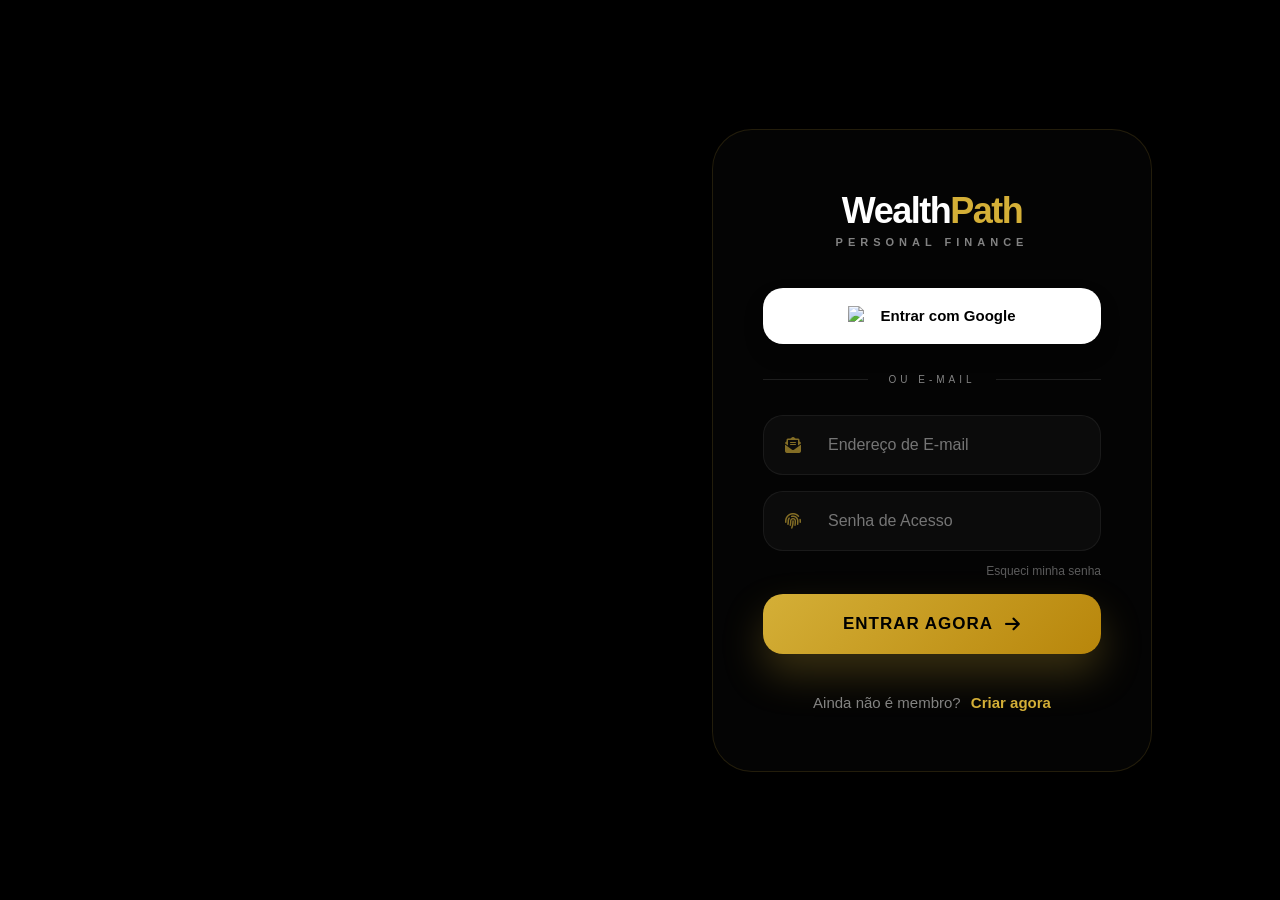
==== login.html @ 03e41872 "Add files via upload" ====
<!DOCTYPE html>
<html lang="pt-BR">
<head>
    <meta charset="UTF-8"/>
    <meta name="viewport" content="width=device-width, initial-scale=1.0, maximum-scale=1.0, user-scalable=no"/>
    <title>WealthPath — Premium Access</title>
    
    <!-- Fonts -->
    <link href="https://fonts.googleapis.com/css2?family=Cabinet+Grotesk:wght@400;700;900&family=Satoshi:wght@300;400;500;700&display=swap" rel="stylesheet"/>
    <!-- Font Awesome for Icons -->
    <link rel="stylesheet" href="https://cdnjs.cloudflare.com/ajax/libs/font-awesome/6.4.0/css/all.min.css">

    <style>
        :root {
            --primary-gold: #D4AF37;
            --gold-glow: rgba(212, 175, 55, 0.4);
            --glass-bg: rgba(5, 5, 5, 0.8);
            --glass-border: rgba(212, 175, 55, 0.15);
            --text-main: #FFFFFF;
            --text-dim: rgba(255, 255, 255, 0.5);
        }

        /* Perfect Full Screen - No Scroll */
        html, body {
            height: 100%;
            width: 100%;
            margin: 0;
            padding: 0;
            overflow: hidden;
            background: #000;
        }

        *, *::before, *::after { 
            box-sizing: border-box; 
            transition: all 0.3s cubic-bezier(0.16, 1, 0.3, 1);
        }

        body {
            font-family: 'Satoshi', sans-serif;
            display: flex;
            align-items: center;
            justify-content: flex-end;
            position: relative;
        }

        /* Cinematic Background Image */
        .background-image {
            position: absolute;
            inset: 0;
            background-image: url('https://files.manuscdn.com/user_upload_by_module/session_file/310519663591056331/pLYBBhUYDzdCQwIR.png');
            background-size: cover;
            background-position: left center;
            z-index: 0;
        }

        .background-overlay {
            position: absolute;
            inset: 0;
            background: linear-gradient(to right, rgba(0,0,0,0.2) 0%, rgba(0,0,0,0.8) 100%);
            z-index: 1;
        }

        .main-container {
            position: relative;
            z-index: 10;
            width: 100%;
            height: 100%;
            display: flex;
            align-items: center;
            justify-content: flex-end;
            padding: 0 10% 0 0;
        }

        /* Ultra Stylish Glass Card */
        .login-card {
            background: var(--glass-bg);
            backdrop-filter: blur(40px) saturate(180%);
            -webkit-backdrop-filter: blur(40px) saturate(180%);
            border-radius: 40px;
            padding: 60px 50px;
            width: 100%;
            max-width: 440px;
            border: 1px solid var(--glass-border);
            box-shadow: -20px 40px 100px rgba(0, 0, 0, 0.8);
            text-align: center;
            animation: slideInRight 1s ease-out;
        }

        @keyframes slideInRight {
            from { opacity: 0; transform: translateX(50px); }
            to { opacity: 1; transform: translateX(0); }
        }

        .brand-header {
            margin-bottom: 40px;
        }

        .brand-title {
            font-family: 'Cabinet Grotesk', sans-serif;
            font-size: 36px;
            font-weight: 900;
            letter-spacing: -1.5px;
            margin-bottom: 4px;
            color: #FFFFFF;
        }
        .brand-title span { color: var(--primary-gold); }

        .brand-tagline {
            font-size: 11px;
            font-weight: 700;
            text-transform: uppercase;
            letter-spacing: 5px;
            color: var(--text-dim);
        }

        .social-section { margin-bottom: 30px; }
        
        .btn-google {
            display: flex;
            justify-content: center;
            align-items: center;
            gap: 12px;
            width: 100%;
            padding: 18px;
            background: #FFFFFF;
            color: #000000;
            border-radius: 20px;
            text-decoration: none;
            font-weight: 800;
            font-size: 15px;
            box-shadow: 0 10px 20px rgba(0,0,0,0.2);
        }
        .btn-google:hover {
            transform: translateY(-3px);
            background: #f8f8f8;
            box-shadow: 0 15px 30px rgba(0,0,0,0.3);
        }

        .divider {
            display: flex;
            align-items: center;
            margin: 30px 0;
            color: var(--text-dim);
            font-size: 10px;
            text-transform: uppercase;
            letter-spacing: 4px;
        }
        .divider::before, .divider::after {
            content: "";
            flex: 1;
            height: 1px;
            background: rgba(255, 255, 255, 0.1);
        }
        .divider span { padding: 0 20px; }

        .field-group {
            position: relative;
            margin-bottom: 16px;
            text-align: left;
        }

        .field-group i {
            position: absolute;
            left: 22px;
            top: 50%;
            transform: translateY(-50%);
            color: var(--primary-gold);
            opacity: 0.6;
            font-size: 16px;
        }

        input {
            width: 100%;
            padding: 20px 24px 20px 64px;
            background: rgba(255, 255, 255, 0.03);
            border: 1px solid rgba(255, 255, 255, 0.06);
            border-radius: 20px;
            color: white;
            font-family: 'Satoshi', sans-serif;
            font-size: 16px;
            outline: none;
        }

        input:focus {
            background: rgba(255, 255, 255, 0.06);
            border-color: var(--primary-gold);
            box-shadow: 0 0 20px rgba(212, 175, 55, 0.15);
        }

        .btn-action {
            width: 100%;
            padding: 20px;
            margin-top: 15px;
            border-radius: 20px;
            border: none;
            background: linear-gradient(135deg, #D4AF37, #B8860B);
            color: #000;
            font-weight: 900;
            font-size: 17px;
            cursor: pointer;
            display: flex;
            align-items: center;
            justify-content: center;
            gap: 12px;
            box-shadow: 0 20px 40px rgba(212, 175, 55, 0.25);
            text-transform: uppercase;
            letter-spacing: 1px;
        }

        .btn-action:hover {
            transform: translateY(-4px);
            filter: brightness(1.1);
            box-shadow: 0 25px 50px rgba(212, 175, 55, 0.4);
        }

        .card-footer {
            margin-top: 40px;
            font-size: 15px;
            color: var(--text-dim);
        }
        .card-footer span {
            color: var(--primary-gold);
            font-weight: 800;
            cursor: pointer;
            margin-left: 6px;
        }

        /* Success/Redirection UI */
        #successUI {
            display: none;
            flex-direction: column;
            align-items: center;
            gap: 20px;
            animation: fadeIn 0.5s ease-out;
        }
        
        @keyframes fadeIn { from { opacity: 0; } to { opacity: 1; } }

        .success-icon {
            font-size: 50px;
            color: #10b981;
            margin-bottom: 10px;
        }

        .btn-fallback {
            padding: 15px 30px;
            background: var(--primary-gold);
            color: #000;
            border-radius: 15px;
            text-decoration: none;
            font-weight: 800;
            font-size: 14px;
            box-shadow: 0 10px 20px rgba(212, 175, 55, 0.2);
        }

        /* Error Toast */
        .error-toast {
            position: absolute;
            top: 40px;
            right: 40px;
            background: rgba(220, 38, 38, 0.95);
            color: white;
            padding: 15px 30px;
            border-radius: 50px;
            font-size: 15px;
            font-weight: 700;
            display: none;
            z-index: 100;
            backdrop-filter: blur(10px);
            box-shadow: 0 20px 40px rgba(0, 0, 0, 0.5);
            animation: slideDown 0.4s ease-out;
        }
        @keyframes slideDown { from { transform: translateY(-50px); opacity: 0; } to { transform: translateY(0); opacity: 1; } }

        @media (max-width: 900px) {
            .main-container { justify-content: center; padding: 20px; }
            .background-overlay { background: rgba(0,0,0,0.6); }
            .login-card { max-width: 400px; padding: 45px 35px; }
        }
    </style>
  <!-- Firebase SDK -->
  <script src="https://www.gstatic.com/firebasejs/9.23.0/firebase-app-compat.js"></script>
  <script src="https://www.gstatic.com/firebasejs/9.23.0/firebase-auth-compat.js"></script>
</head>

<body>

    <div class="background-image"></div>
    <div class="background-overlay"></div>
    
    <div class="error-toast" id="errorMsg">
        <i class="fas fa-lock"></i> Acesso negado. Verifique os dados.
    </div>

    <div class="main-container">
        <div class="login-card">
            <!-- Normal Login Form -->
            <div id="loginContent">
                <div class="brand-header">
                    <div class="brand-title">Wealth<span>Path</span></div>
                    <div class="brand-tagline">Personal Finance</div>
                </div>

                <div class="social-section">
                    <a class="btn-google" href="#" onclick="loginGoogle(); return false;">
                        <img src="https://www.gstatic.com/firebasejs/ui/2.0.0/images/auth/google.svg" width="20" height="20" alt="Google">
                        Entrar com Google
                    </a>
                </div>

                <div class="divider">
                    <span>ou e-mail</span>
                </div>

                <form id="form">
                    <div class="field-group" id="nameGroup" style="display:none">
                        <i class="fas fa-user-tie"></i>
                        <input type="text" id="name" placeholder="Nome Completo" />
                    </div>

                    <div class="field-group">
                        <i class="fas fa-envelope-open-text"></i>
                        <input type="email" id="email" placeholder="Endereço de E-mail" required />
                    </div>

                    <div class="field-group">
                        <i class="fas fa-fingerprint"></i>
                        <input type="password" id="password" placeholder="Senha de Acesso" required />
                    </div>

                    <div id="forgotLink" style="text-align:right;margin:-6px 0 14px;">
                        <span onclick="showForgotUI()" style="font-size:12px;color:rgba(255,255,255,0.35);cursor:pointer;transition:color 0.2s;" onmouseover="this.style.color='#d4af37'" onmouseout="this.style.color='rgba(255,255,255,0.35)'">
                            Esqueci minha senha
                        </span>
                    </div>

                    <button type="submit" class="btn-action">
                        <span id="btnText">ENTRAR AGORA</span>
                        <i class="fas fa-arrow-right"></i>
                    </button>
                </form>

                <div class="card-footer" onclick="toggleMode()" id="toggleContainer">
                    Ainda não é membro? <span id="toggleText">Criar agora</span>
                </div>
            </div>

            <!-- ── Tela: Esqueci a senha ── -->
            <div id="forgotUI" style="display:none;flex-direction:column;align-items:center;width:100%;animation:fadeIn 0.4s ease-out">
                <div style="width:80px;height:80px;border-radius:50%;background:linear-gradient(135deg,rgba(212,175,55,0.15),rgba(212,175,55,0.05));border:1px solid rgba(212,175,55,0.25);display:flex;align-items:center;justify-content:center;font-size:36px;margin-bottom:24px;box-shadow:0 0 40px rgba(212,175,55,0.12);">🔑</div>
                <div style="font-family:'Cabinet Grotesk',sans-serif;font-size:26px;font-weight:900;letter-spacing:-0.5px;color:#fff;margin-bottom:10px;text-align:center;">Recuperar senha</div>
                <p style="margin:0 0 28px;color:rgba(255,255,255,0.45);font-size:14px;text-align:center;line-height:1.7;">
                    Digite seu e-mail e enviaremos um link<br>para criar uma nova senha.
                </p>
                <div style="position:relative;width:100%;margin-bottom:20px;">
                    <i class="fas fa-envelope-open-text" style="position:absolute;left:22px;top:50%;transform:translateY(-50%);color:#d4af37;opacity:0.6;font-size:16px;"></i>
                    <input type="email" id="forgotEmail" placeholder="Seu e-mail cadastrado" style="width:100%;padding:20px 24px 20px 64px;background:rgba(255,255,255,0.03);border:1px solid rgba(255,255,255,0.06);border-radius:20px;color:white;font-family:'Satoshi',sans-serif;font-size:16px;outline:none;"/>
                </div>
                <button onclick="sendForgotEmail()" id="forgotBtn" style="width:100%;padding:18px;border-radius:20px;border:none;background:linear-gradient(135deg,#D4AF37,#B8860B);color:#000;font-weight:900;font-size:15px;cursor:pointer;display:flex;align-items:center;justify-content:center;gap:10px;box-shadow:0 16px 36px rgba(212,175,55,0.2);font-family:'Satoshi',sans-serif;text-transform:uppercase;letter-spacing:1px;margin-bottom:20px;">
                    <i class="fas fa-paper-plane"></i> Enviar link de recuperação
                </button>
                <div onclick="showLoginForm()" style="font-size:13px;color:rgba(255,255,255,0.35);cursor:pointer;display:flex;align-items:center;gap:6px;" onmouseover="this.style.color='rgba(212,175,55,0.8)'" onmouseout="this.style.color='rgba(255,255,255,0.35)'">
                    <i class="fas fa-arrow-left" style="font-size:11px"></i> Voltar para o login
                </div>
            </div>

            <!-- ── Tela: Link enviado ── -->
            <div id="forgotSentUI" style="display:none;flex-direction:column;align-items:center;width:100%;animation:fadeIn 0.4s ease-out">
                <div style="width:80px;height:80px;border-radius:50%;background:linear-gradient(135deg,rgba(16,185,129,0.15),rgba(16,185,129,0.05));border:1px solid rgba(16,185,129,0.3);display:flex;align-items:center;justify-content:center;font-size:36px;margin-bottom:24px;">✉️</div>
                <div style="font-family:'Cabinet Grotesk',sans-serif;font-size:26px;font-weight:900;letter-spacing:-0.5px;color:#fff;margin-bottom:10px;text-align:center;">Link enviado!</div>
                <p style="margin:0 0 28px;color:rgba(255,255,255,0.45);font-size:14px;text-align:center;line-height:1.7;">
                    Verifique sua caixa de entrada em<br>
                    <strong id="forgotEmailDisplay" style="color:#d4af37;font-weight:700;"></strong>
                </p>
                <div style="width:100%;background:rgba(212,175,55,0.06);border:1px solid rgba(212,175,55,0.18);border-radius:18px;padding:16px 20px;display:flex;align-items:center;gap:14px;margin-bottom:28px;">
                    <div style="width:36px;height:36px;border-radius:10px;flex-shrink:0;background:rgba(212,175,55,0.12);display:flex;align-items:center;justify-content:center;font-size:18px;">⏱️</div>
                    <div>
                        <div style="font-size:13px;font-weight:700;color:#f5f0e8;margin-bottom:2px">O link expira em 1 hora</div>
                        <div style="font-size:12px;color:rgba(255,255,255,0.4);line-height:1.5">Verifique também a pasta <span style="color:rgba(255,255,255,0.7);font-weight:600">Spam / Lixo eletrônico</span></div>
                    </div>
                </div>
                <div onclick="showLoginForm()" style="font-size:13px;color:rgba(255,255,255,0.35);cursor:pointer;display:flex;align-items:center;gap:6px;" onmouseover="this.style.color='rgba(212,175,55,0.8)'" onmouseout="this.style.color='rgba(255,255,255,0.35)'">
                    <i class="fas fa-arrow-left" style="font-size:11px"></i> Voltar para o login
                </div>
            </div>

            <!-- ── Tela: Nova senha (via link do email) ── -->
            <div id="resetUI" style="display:none;flex-direction:column;align-items:center;width:100%;animation:fadeIn 0.4s ease-out">
                <div style="width:80px;height:80px;border-radius:50%;background:linear-gradient(135deg,rgba(212,175,55,0.15),rgba(212,175,55,0.05));border:1px solid rgba(212,175,55,0.25);display:flex;align-items:center;justify-content:center;font-size:36px;margin-bottom:24px;box-shadow:0 0 40px rgba(212,175,55,0.12);">🔒</div>
                <div style="font-family:'Cabinet Grotesk',sans-serif;font-size:26px;font-weight:900;letter-spacing:-0.5px;color:#fff;margin-bottom:10px;text-align:center;">Nova senha</div>
                <p style="margin:0 0 24px;color:rgba(255,255,255,0.45);font-size:14px;text-align:center;line-height:1.7;">
                    Crie uma senha forte com pelo menos 6 caracteres.
                </p>
                <div style="position:relative;width:100%;margin-bottom:14px;">
                    <i class="fas fa-lock" style="position:absolute;left:22px;top:50%;transform:translateY(-50%);color:#d4af37;opacity:0.6;font-size:16px;"></i>
                    <input type="password" id="newPassword" placeholder="Nova senha" style="width:100%;padding:20px 24px 20px 64px;background:rgba(255,255,255,0.03);border:1px solid rgba(255,255,255,0.06);border-radius:20px;color:white;font-family:'Satoshi',sans-serif;font-size:16px;outline:none;"/>
                </div>
                <div style="position:relative;width:100%;margin-bottom:20px;">
                    <i class="fas fa-lock" style="position:absolute;left:22px;top:50%;transform:translateY(-50%);color:#d4af37;opacity:0.6;font-size:16px;"></i>
                    <input type="password" id="confirmPassword" placeholder="Confirmar nova senha" style="width:100%;padding:20px 24px 20px 64px;background:rgba(255,255,255,0.03);border:1px solid rgba(255,255,255,0.06);border-radius:20px;color:white;font-family:'Satoshi',sans-serif;font-size:16px;outline:none;"/>
                </div>
                <button onclick="submitNewPassword()" id="resetBtn" style="width:100%;padding:18px;border-radius:20px;border:none;background:linear-gradient(135deg,#D4AF37,#B8860B);color:#000;font-weight:900;font-size:15px;cursor:pointer;display:flex;align-items:center;justify-content:center;gap:10px;box-shadow:0 16px 36px rgba(212,175,55,0.2);font-family:'Satoshi',sans-serif;text-transform:uppercase;letter-spacing:1px;">
                    <i class="fas fa-check"></i> Salvar nova senha
                </button>
            </div>

            <!-- Success UI with Manual Redirection Fallback -->
            <div id="successUI">
                <div class="success-icon"><i class="fas fa-check-circle"></i></div>
                <h2 style="margin-bottom: 10px;">Acesso Autorizado</h2>
                <p style="color: var(--text-dim); margin-bottom: 30px; font-size: 14px;">Redirecionando para sua conta...</p>
                <a href="./" class="btn-fallback">ENTRAR MANUALMENTE</a>
                <p style="margin-top: 20px; font-size: 12px; color: var(--text-dim);">Clique no botão acima se não for redirecionado.</p>
            </div>
        </div>
    </div>

    <script>
        // ══════════════════════════════════════════════════
        // FIREBASE CONFIG — substitua pelos seus valores
        // ══════════════════════════════════════════════════
        const FIREBASE_CONFIG = {
          apiKey:            "COLE_AQUI_SUA_API_KEY",
          authDomain:        "COLE_AQUI.firebaseapp.com",
          projectId:         "COLE_AQUI_SEU_PROJECT_ID",
          storageBucket:     "COLE_AQUI.appspot.com",
          messagingSenderId: "COLE_AQUI",
          appId:             "COLE_AQUI"
        };

        firebase.initializeApp(FIREBASE_CONFIG);
        const auth = firebase.auth();

        // Verifica se já está logado
        auth.onAuthStateChanged(user => {
          if (user && user.emailVerified) handleRedirection();
          else if (user && !user.emailVerified) {
            // Usuário existe mas não verificou email
          }
        });

        // ── Estado ──
        let isRegister   = false;
        let pendingEmail = "";

        const loginContent    = document.getElementById("loginContent");
        const successUI       = document.getElementById("successUI");
        const nameGroup       = document.getElementById("nameGroup");
        const nameInput       = document.getElementById("name");
        const emailInput      = document.getElementById("email");
        const passwordInput   = document.getElementById("password");
        const btnText         = document.getElementById("btnText");
        const toggleText      = document.getElementById("toggleText");
        const toggleContainer = document.getElementById("toggleContainer");
        const errorMsg        = document.getElementById("errorMsg");
        const forgotLink      = document.getElementById("forgotLink");

        // Tela de verificação
        const verifyUI = document.createElement("div");
        verifyUI.id = "verifyUI";
        verifyUI.style.cssText = "display:none;flex-direction:column;align-items:center;width:100%;animation:fadeIn 0.4s ease-out";
        verifyUI.innerHTML = `
            <div style="width:80px;height:80px;border-radius:50%;background:linear-gradient(135deg,rgba(212,175,55,0.15),rgba(212,175,55,0.05));border:1px solid rgba(212,175,55,0.25);display:flex;align-items:center;justify-content:center;font-size:36px;margin-bottom:24px;box-shadow:0 0 40px rgba(212,175,55,0.12);">✉️</div>
            <div style="font-family:'Cabinet Grotesk',sans-serif;font-size:26px;font-weight:900;letter-spacing:-0.5px;color:#fff;margin-bottom:10px;text-align:center;">Verifique seu e-mail</div>
            <p style="margin:0 0 28px;color:rgba(255,255,255,0.45);font-size:14px;text-align:center;line-height:1.7;">
                Enviamos um link de confirmação para<br>
                <strong id="verifyEmailDisplay" style="color:#d4af37;font-weight:700;"></strong>
            </p>
            <button id="resendBtn" onclick="resendVerification()" style="width:100%;padding:18px;border-radius:20px;border:none;background:linear-gradient(135deg,#D4AF37,#B8860B);color:#000;font-weight:900;font-size:15px;cursor:pointer;display:flex;align-items:center;justify-content:center;gap:10px;box-shadow:0 16px 36px rgba(212,175,55,0.2);font-family:'Satoshi',sans-serif;text-transform:uppercase;letter-spacing:1px;margin-bottom:20px;">
                <i class="fas fa-paper-plane"></i> Reenviar e-mail
            </button>
            <div onclick="showLoginForm()" style="font-size:13px;color:rgba(255,255,255,0.35);cursor:pointer;display:flex;align-items:center;gap:6px;">
                <i class="fas fa-arrow-left" style="font-size:11px"></i> Voltar para o login
            </div>
        `;
        document.querySelector(".login-card").appendChild(verifyUI);

        // ════════════════════════════════════
        // NAVEGAÇÃO ENTRE TELAS
        // ════════════════════════════════════
        function showAllHidden() {
            [loginContent, successUI, verifyUI,
             document.getElementById("forgotUI"),
             document.getElementById("forgotSentUI"),
             document.getElementById("resetUI")
            ].forEach(el => { if (el) el.style.display = "none"; });
        }

        function showLoginForm() {
            showAllHidden();
            loginContent.style.display = "block";
            isRegister = false;
            nameGroup.style.display = "none";
            nameInput.required      = false;
            btnText.innerText       = "ENTRAR AGORA";
            toggleContainer.childNodes[0].textContent = "Ainda não é membro? ";
            toggleText.innerText = "Criar Conta";
            hideError();
        }

        function showForgotUI() {
            showAllHidden();
            document.getElementById("forgotUI").style.display = "flex";
            setTimeout(() => document.getElementById("forgotEmail").focus(), 100);
        }

        function showVerifyUI(email) {
            showAllHidden();
            verifyUI.style.display = "flex";
            document.getElementById("verifyEmailDisplay").textContent = email;
            pendingEmail = email;
        }

        function handleRedirection() {
            showAllHidden();
            successUI.style.display = "flex";
            setTimeout(() => { window.location.href = "./"; }, 1500);
        }

        // ════════════════════════════════════
        // TOGGLE REGISTRO / LOGIN
        // ════════════════════════════════════
        function toggleMode() {
            isRegister = !isRegister;
            nameGroup.style.display  = isRegister ? "block" : "none";
            nameInput.required       = isRegister;
            btnText.innerText        = isRegister ? "CRIAR CONTA" : "ENTRAR AGORA";
            forgotLink.style.display = isRegister ? "none" : "block";
            if (isRegister) {
                toggleContainer.childNodes[0].textContent = "Já possui acesso? ";
                toggleText.innerText = "Fazer Login";
            } else {
                toggleContainer.childNodes[0].textContent = "Ainda não é membro? ";
                toggleText.innerText = "Criar Conta";
            }
            hideError();
        }

        // ════════════════════════════════════
        // LOGIN COM GOOGLE
        // ════════════════════════════════════
        async function loginGoogle() {
            const provider = new firebase.auth.GoogleAuthProvider();
            try {
                await auth.signInWithPopup(provider);
                handleRedirection();
            } catch(e) {
                showError("Erro ao entrar com Google: " + e.message);
            }
        }

        // ════════════════════════════════════
        // SUBMIT — LOGIN / REGISTRO
        // ════════════════════════════════════
        document.getElementById("form").addEventListener("submit", async (e) => {
            e.preventDefault();
            hideError();

            const email    = emailInput.value.trim();
            const password = passwordInput.value;
            const name     = nameInput.value.trim();

            const btn = document.querySelector(".btn-action");
            btn.style.opacity = "0.7"; btn.style.cursor = "wait"; btn.disabled = true;
            btnText.textContent = isRegister ? "CRIANDO..." : "ENTRANDO...";

            try {
                if (isRegister) {
                    // Criar conta
                    const cred = await auth.createUserWithEmailAndPassword(email, password);
                    if (name) await cred.user.updateProfile({ displayName: name });
                    await cred.user.sendEmailVerification();
                    showVerifyUI(email);
                } else {
                    // Login
                    const cred = await auth.signInWithEmailAndPassword(email, password);
                    if (!cred.user.emailVerified) {
                        await auth.signOut();
                        showVerifyUI(email);
                    } else {
                        handleRedirection();
                    }
                }
            } catch(e) {
                const msgs = {
                    "auth/user-not-found":    "E-mail não cadastrado.",
                    "auth/wrong-password":     "Senha incorreta.",
                    "auth/email-already-in-use": "E-mail já cadastrado. Faça login.",
                    "auth/weak-password":      "Senha fraca. Mínimo 6 caracteres.",
                    "auth/invalid-email":      "E-mail inválido.",
                    "auth/too-many-requests":  "Muitas tentativas. Tente mais tarde.",
                };
                showError(msgs[e.code] || e.message);
            } finally {
                btn.style.opacity = "1"; btn.style.cursor = "pointer"; btn.disabled = false;
                btnText.textContent = isRegister ? "CRIAR CONTA" : "ENTRAR AGORA";
            }
        });

        // ════════════════════════════════════
        // REENVIAR VERIFICAÇÃO
        // ════════════════════════════════════
        async function resendVerification() {
            const btn = document.getElementById("resendBtn");
            btn.innerHTML = "<i class='fas fa-spinner fa-spin'></i> Enviando...";
            btn.disabled = true;
            try {
                const user = auth.currentUser;
                if (user) await user.sendEmailVerification();
                btn.innerHTML = "<i class='fas fa-check'></i> E-mail reenviado!";
                setTimeout(() => {
                    btn.innerHTML = "<i class='fas fa-paper-plane'></i> Reenviar e-mail";
                    btn.disabled = false;
                }, 5000);
            } catch(e) {
                btn.innerHTML = "<i class='fas fa-paper-plane'></i> Reenviar e-mail";
                btn.disabled = false;
                showError("Erro ao reenviar. Tente novamente.");
            }
        }

        // ════════════════════════════════════
        // ESQUECI A SENHA (Firebase)
        // ════════════════════════════════════
        async function sendForgotEmail() {
            const email = document.getElementById("forgotEmail").value.trim();
            if (!email) return showError("Digite seu e-mail.");
            const btn = document.getElementById("forgotBtn");
            btn.innerHTML = "<i class='fas fa-spinner fa-spin'></i> Enviando...";
            btn.disabled = true;
            try {
                await auth.sendPasswordResetEmail(email);
                showAllHidden();
                document.getElementById("forgotSentUI").style.display = "flex";
                document.getElementById("forgotEmailDisplay").textContent = email;
            } catch(e) {
                showError("Erro ao enviar: " + e.message);
                btn.innerHTML = "<i class='fas fa-paper-plane'></i> Enviar link de recuperação";
                btn.disabled = false;
            }
        }

        // submitNewPassword não é mais necessário — Firebase cuida pelo link de email
        function submitNewPassword() { showLoginForm(); }

        // ════════════════════════════════════
        // TOASTS
        // ════════════════════════════════════
        function showError(msg) {
            errorMsg.style.background = "rgba(220,38,38,0.95)";
            errorMsg.innerHTML = `<i class="fas fa-lock"></i> ${msg || "Acesso negado."}`;
            errorMsg.style.display = "block";
            setTimeout(hideError, 5000);
        }

        function showSuccess(msg) {
            errorMsg.style.background = "rgba(16,185,129,0.95)";
            errorMsg.innerHTML = `<i class="fas fa-check-circle"></i> ${msg}`;
            errorMsg.style.display = "block";
            setTimeout(() => { hideError(); errorMsg.style.background = ""; }, 6000);
        }

        function hideError() { errorMsg.style.display = "none"; }

        // Firebase: verificado via onAuthStateChanged acima
</script>

</body>
</html>
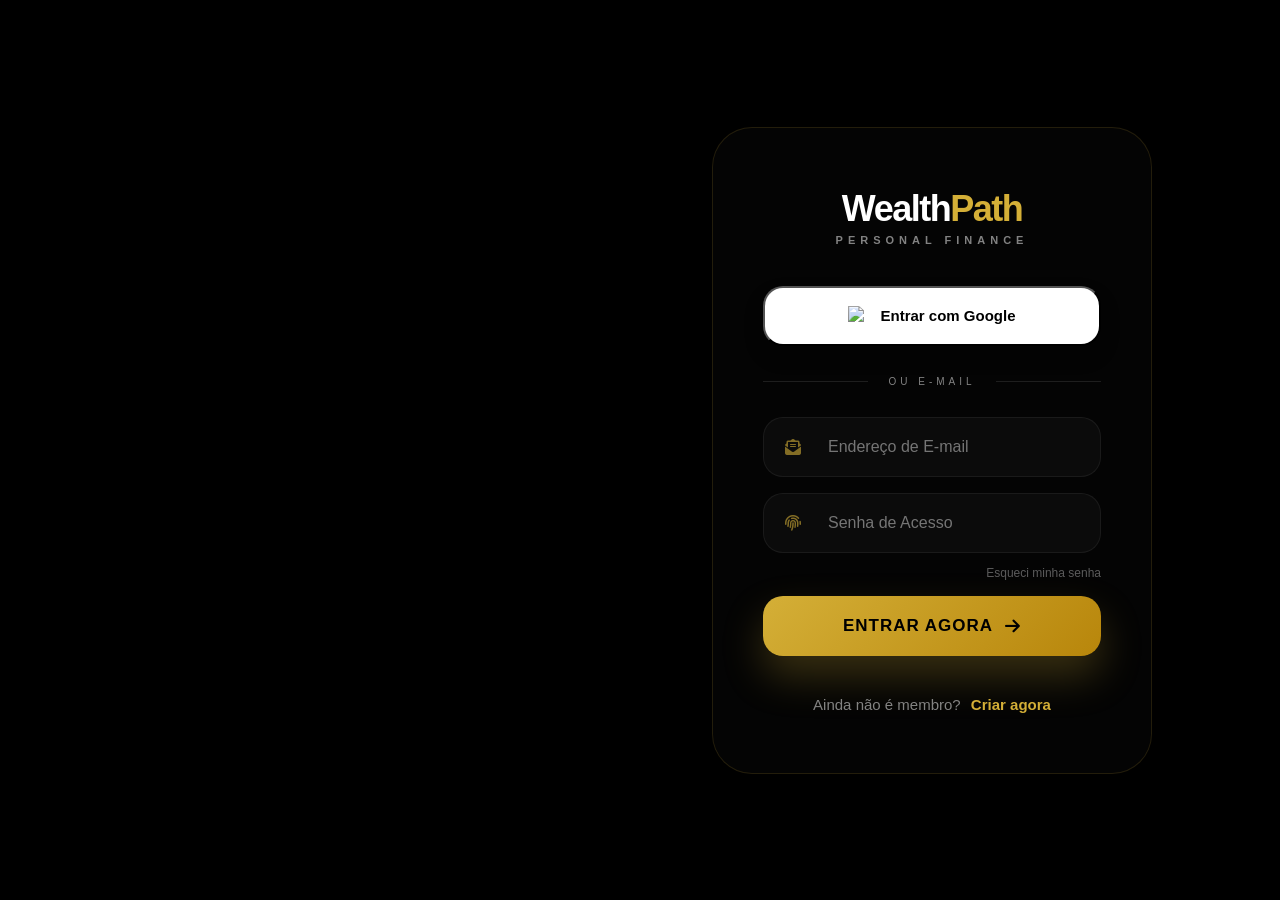
==== commit f0a93443: "Update login.html" ====
--- a/login.html
+++ b/login.html
@@ -4,359 +4,271 @@
     <meta charset="UTF-8"/>
     <meta name="viewport" content="width=device-width, initial-scale=1.0, maximum-scale=1.0, user-scalable=no"/>
     <title>WealthPath — Premium Access</title>
-    
-    <!-- Fonts -->
     <link href="https://fonts.googleapis.com/css2?family=Cabinet+Grotesk:wght@400;700;900&family=Satoshi:wght@300;400;500;700&display=swap" rel="stylesheet"/>
-    <!-- Font Awesome for Icons -->
     <link rel="stylesheet" href="https://cdnjs.cloudflare.com/ajax/libs/font-awesome/6.4.0/css/all.min.css">
-
     <style>
         :root {
             --primary-gold: #D4AF37;
-            --gold-glow: rgba(212, 175, 55, 0.4);
             --glass-bg: rgba(5, 5, 5, 0.8);
             --glass-border: rgba(212, 175, 55, 0.15);
-            --text-main: #FFFFFF;
             --text-dim: rgba(255, 255, 255, 0.5);
         }
 
-        /* Perfect Full Screen - No Scroll */
-        html, body {
-            height: 100%;
-            width: 100%;
-            margin: 0;
-            padding: 0;
-            overflow: hidden;
-            background: #000;
-        }
-
-        *, *::before, *::after { 
-            box-sizing: border-box; 
-            transition: all 0.3s cubic-bezier(0.16, 1, 0.3, 1);
-        }
+        html, body { height:100%; width:100%; margin:0; padding:0; overflow:hidden; background:#000; }
+        *, *::before, *::after { box-sizing:border-box; }
+a, button, input, .btn-google, .btn-action, .btn-fallback { transition:transform 0.3s cubic-bezier(0.16,1,0.3,1), opacity 0.3s, box-shadow 0.3s, filter 0.3s, background 0.3s, border-color 0.3s; }
 
         body {
             font-family: 'Satoshi', sans-serif;
-            display: flex;
-            align-items: center;
-            justify-content: flex-end;
-            position: relative;
-        }
-
-        /* Cinematic Background Image */
+            display:flex; align-items:center; justify-content:flex-end; position:relative;
+        }
+
         .background-image {
-            position: absolute;
-            inset: 0;
+            position:absolute; inset:0;
             background-image: url('https://files.manuscdn.com/user_upload_by_module/session_file/310519663591056331/pLYBBhUYDzdCQwIR.png');
-            background-size: cover;
-            background-position: left center;
-            z-index: 0;
+            background-size:cover; background-position:left center; z-index:0;
         }
 
         .background-overlay {
-            position: absolute;
-            inset: 0;
-            background: linear-gradient(to right, rgba(0,0,0,0.2) 0%, rgba(0,0,0,0.8) 100%);
-            z-index: 1;
+            position:absolute; inset:0;
+            background:linear-gradient(to right, rgba(0,0,0,0.2) 0%, rgba(0,0,0,0.8) 100%);
+            z-index:1;
         }
 
         .main-container {
-            position: relative;
-            z-index: 10;
-            width: 100%;
-            height: 100%;
-            display: flex;
-            align-items: center;
-            justify-content: flex-end;
-            padding: 0 10% 0 0;
-        }
-
-        /* Ultra Stylish Glass Card */
+            position:relative; z-index:10;
+            width:100%; height:100%;
+            display:flex; align-items:center; justify-content:flex-end;
+            padding:0 10% 0 0;
+        }
+
         .login-card {
-            background: var(--glass-bg);
-            backdrop-filter: blur(40px) saturate(180%);
-            -webkit-backdrop-filter: blur(40px) saturate(180%);
-            border-radius: 40px;
-            padding: 60px 50px;
-            width: 100%;
-            max-width: 440px;
-            border: 1px solid var(--glass-border);
-            box-shadow: -20px 40px 100px rgba(0, 0, 0, 0.8);
-            text-align: center;
-            animation: slideInRight 1s ease-out;
+            background:var(--glass-bg);
+            backdrop-filter:blur(40px) saturate(180%);
+            -webkit-backdrop-filter:blur(40px) saturate(180%);
+            border-radius:40px; padding:60px 50px;
+            width:100%; max-width:440px;
+            border:1px solid var(--glass-border);
+            box-shadow:-20px 40px 100px rgba(0,0,0,0.8);
+            text-align:center;
+            animation:slideInRight 1s ease-out;
         }
 
         @keyframes slideInRight {
-            from { opacity: 0; transform: translateX(50px); }
-            to { opacity: 1; transform: translateX(0); }
-        }
-
-        .brand-header {
-            margin-bottom: 40px;
-        }
-
+            from { opacity:0; transform:translateX(50px); }
+            to   { opacity:1; transform:translateX(0); }
+        }
+
+        .brand-header { margin-bottom:40px; }
         .brand-title {
-            font-family: 'Cabinet Grotesk', sans-serif;
-            font-size: 36px;
-            font-weight: 900;
-            letter-spacing: -1.5px;
-            margin-bottom: 4px;
-            color: #FFFFFF;
-        }
-        .brand-title span { color: var(--primary-gold); }
-
+            font-family:'Cabinet Grotesk',sans-serif;
+            font-size:36px; font-weight:900; letter-spacing:-1.5px;
+            margin-bottom:4px; color:#fff;
+        }
+        .brand-title span { color:var(--primary-gold); }
         .brand-tagline {
-            font-size: 11px;
-            font-weight: 700;
-            text-transform: uppercase;
-            letter-spacing: 5px;
-            color: var(--text-dim);
-        }
-
-        .social-section { margin-bottom: 30px; }
-        
+            font-size:11px; font-weight:700; text-transform:uppercase;
+            letter-spacing:5px; color:var(--text-dim);
+        }
+
+        .social-section { margin-bottom:30px; }
+
         .btn-google {
-            display: flex;
-            justify-content: center;
-            align-items: center;
-            gap: 12px;
-            width: 100%;
-            padding: 18px;
-            background: #FFFFFF;
-            color: #000000;
-            border-radius: 20px;
-            text-decoration: none;
-            font-weight: 800;
-            font-size: 15px;
-            box-shadow: 0 10px 20px rgba(0,0,0,0.2);
-        }
-        .btn-google:hover {
-            transform: translateY(-3px);
-            background: #f8f8f8;
-            box-shadow: 0 15px 30px rgba(0,0,0,0.3);
-        }
+            display:flex; justify-content:center; align-items:center; gap:12px;
+            width:100%; padding:18px; background:#fff; color:#000;
+            border-radius:20px; text-decoration:none;
+            font-weight:800; font-size:15px;
+            box-shadow:0 10px 20px rgba(0,0,0,0.2);
+        }
+        .btn-google:hover { transform:translateY(-3px); background:#f8f8f8; box-shadow:0 15px 30px rgba(0,0,0,0.3); }
 
         .divider {
-            display: flex;
-            align-items: center;
-            margin: 30px 0;
-            color: var(--text-dim);
-            font-size: 10px;
-            text-transform: uppercase;
-            letter-spacing: 4px;
-        }
-        .divider::before, .divider::after {
-            content: "";
-            flex: 1;
-            height: 1px;
-            background: rgba(255, 255, 255, 0.1);
-        }
-        .divider span { padding: 0 20px; }
-
-        .field-group {
-            position: relative;
-            margin-bottom: 16px;
-            text-align: left;
-        }
-
+            display:flex; align-items:center; margin:30px 0;
+            color:var(--text-dim); font-size:10px; text-transform:uppercase; letter-spacing:4px;
+        }
+        .divider::before, .divider::after { content:""; flex:1; height:1px; background:rgba(255,255,255,0.1); }
+        .divider span { padding:0 20px; }
+
+        .field-group { position:relative; margin-bottom:16px; text-align:left; }
         .field-group i {
-            position: absolute;
-            left: 22px;
-            top: 50%;
-            transform: translateY(-50%);
-            color: var(--primary-gold);
-            opacity: 0.6;
-            font-size: 16px;
+            position:absolute; left:22px; top:50%; transform:translateY(-50%);
+            color:var(--primary-gold); opacity:0.6; font-size:16px;
         }
 
         input {
-            width: 100%;
-            padding: 20px 24px 20px 64px;
-            background: rgba(255, 255, 255, 0.03);
-            border: 1px solid rgba(255, 255, 255, 0.06);
-            border-radius: 20px;
-            color: white;
-            font-family: 'Satoshi', sans-serif;
-            font-size: 16px;
-            outline: none;
-        }
-
+            width:100%; padding:20px 24px 20px 64px;
+            background:rgba(255,255,255,0.03);
+            border:1px solid rgba(255,255,255,0.06);
+            border-radius:20px; color:white;
+            font-family:'Satoshi',sans-serif; font-size:16px; outline:none;
+        }
         input:focus {
-            background: rgba(255, 255, 255, 0.06);
-            border-color: var(--primary-gold);
-            box-shadow: 0 0 20px rgba(212, 175, 55, 0.15);
+            background:rgba(255,255,255,0.06);
+            border-color:var(--primary-gold);
+            box-shadow:0 0 20px rgba(212,175,55,0.15);
         }
 
         .btn-action {
-            width: 100%;
-            padding: 20px;
-            margin-top: 15px;
-            border-radius: 20px;
-            border: none;
-            background: linear-gradient(135deg, #D4AF37, #B8860B);
-            color: #000;
-            font-weight: 900;
-            font-size: 17px;
-            cursor: pointer;
-            display: flex;
-            align-items: center;
-            justify-content: center;
-            gap: 12px;
-            box-shadow: 0 20px 40px rgba(212, 175, 55, 0.25);
-            text-transform: uppercase;
-            letter-spacing: 1px;
-        }
-
-        .btn-action:hover {
-            transform: translateY(-4px);
-            filter: brightness(1.1);
-            box-shadow: 0 25px 50px rgba(212, 175, 55, 0.4);
-        }
-
-        .card-footer {
-            margin-top: 40px;
-            font-size: 15px;
-            color: var(--text-dim);
-        }
-        .card-footer span {
-            color: var(--primary-gold);
-            font-weight: 800;
-            cursor: pointer;
-            margin-left: 6px;
-        }
-
-        /* Success/Redirection UI */
+            width:100%; padding:20px; margin-top:15px;
+            border-radius:20px; border:none;
+            background:linear-gradient(135deg,#D4AF37,#B8860B);
+            color:#000; font-weight:900; font-size:17px; cursor:pointer;
+            display:flex; align-items:center; justify-content:center; gap:12px;
+            box-shadow:0 20px 40px rgba(212,175,55,0.25);
+            text-transform:uppercase; letter-spacing:1px;
+        }
+        .btn-action:hover { transform:translateY(-4px); filter:brightness(1.1); box-shadow:0 25px 50px rgba(212,175,55,0.4); }
+
+        .card-footer { margin-top:40px; font-size:15px; color:var(--text-dim); }
+        .card-footer span { color:var(--primary-gold); font-weight:800; cursor:pointer; margin-left:6px; }
+
+        /* ══ SUCCESS UI — CORRIGIDO ══ */
         #successUI {
-            display: none;
-            flex-direction: column;
-            align-items: center;
-            gap: 20px;
-            animation: fadeIn 0.5s ease-out;
-        }
-        
-        @keyframes fadeIn { from { opacity: 0; } to { opacity: 1; } }
-
-        .success-icon {
-            font-size: 50px;
-            color: #10b981;
-            margin-bottom: 10px;
+            display:none;
+            flex-direction:column;
+            align-items:center;
+            gap:16px;
+            padding:10px 0;
+            animation:fadeIn 0.5s ease-out;
+        }
+
+        @keyframes fadeIn { from{opacity:0;} to{opacity:1;} }
+
+        .success-icon-wrap {
+            width:90px; height:90px; border-radius:50%;
+            background:linear-gradient(135deg,rgba(16,185,129,0.2),rgba(16,185,129,0.05));
+            border:1px solid rgba(16,185,129,0.4);
+            display:flex; align-items:center; justify-content:center;
+            font-size:40px; color:#10b981;
+            box-shadow:0 0 50px rgba(16,185,129,0.25);
+            margin-bottom:8px;
+        }
+
+        #successUI h2 {
+            font-family:'Cabinet Grotesk',sans-serif;
+            font-size:28px; font-weight:900; letter-spacing:-0.5px;
+            color:#ffffff; margin:0;
+        }
+
+        #successUI .success-sub {
+            color:rgba(255,255,255,0.5);
+            font-size:14px; margin:0; line-height:1.7;
         }
 
         .btn-fallback {
-            padding: 15px 30px;
-            background: var(--primary-gold);
-            color: #000;
-            border-radius: 15px;
-            text-decoration: none;
-            font-weight: 800;
-            font-size: 14px;
-            box-shadow: 0 10px 20px rgba(212, 175, 55, 0.2);
+            display:inline-flex; align-items:center; gap:10px;
+            padding:16px 32px;
+            background:linear-gradient(135deg,#D4AF37,#B8860B);
+            color:#000; border-radius:20px; text-decoration:none;
+            font-weight:900; font-size:14px;
+            letter-spacing:1px; text-transform:uppercase;
+            box-shadow:0 10px 30px rgba(212,175,55,0.3);
+            margin-top:8px;
+        }
+        .btn-fallback:hover { transform:translateY(-3px); box-shadow:0 16px 40px rgba(212,175,55,0.45); filter:brightness(1.08); }
+
+        .success-hint { font-size:12px; color:rgba(255,255,255,0.25); margin:0; }
+
+        .loading-dots::after {
+            content:'';
+            animation:dots 1.5s steps(4,end) infinite;
+        }
+        @keyframes dots {
+            0%   { content:''; }
+            25%  { content:'.'; }
+            50%  { content:'..'; }
+            75%  { content:'...'; }
+            100% { content:''; }
         }
 
         /* Error Toast */
         .error-toast {
-            position: absolute;
-            top: 40px;
-            right: 40px;
-            background: rgba(220, 38, 38, 0.95);
-            color: white;
-            padding: 15px 30px;
-            border-radius: 50px;
-            font-size: 15px;
-            font-weight: 700;
-            display: none;
-            z-index: 100;
-            backdrop-filter: blur(10px);
-            box-shadow: 0 20px 40px rgba(0, 0, 0, 0.5);
-            animation: slideDown 0.4s ease-out;
-        }
-        @keyframes slideDown { from { transform: translateY(-50px); opacity: 0; } to { transform: translateY(0); opacity: 1; } }
-
-        @media (max-width: 900px) {
-            .main-container { justify-content: center; padding: 20px; }
-            .background-overlay { background: rgba(0,0,0,0.6); }
-            .login-card { max-width: 400px; padding: 45px 35px; }
+            position:absolute; top:40px; right:40px;
+            background:rgba(220,38,38,0.95); color:white;
+            padding:15px 30px; border-radius:50px;
+            font-size:15px; font-weight:700;
+            display:none; z-index:100;
+            backdrop-filter:blur(10px);
+            box-shadow:0 20px 40px rgba(0,0,0,0.5);
+            animation:slideDown 0.4s ease-out;
+        }
+        @keyframes slideDown {
+            from { transform:translateY(-50px); opacity:0; }
+            to   { transform:translateY(0); opacity:1; }
+        }
+
+        @media (max-width:900px) {
+            .main-container { justify-content:center; padding:20px; }
+            .background-overlay { background:rgba(0,0,0,0.6); }
+            .login-card { max-width:400px; padding:45px 35px; }
         }
     </style>
-  <!-- Firebase SDK -->
-  <script src="https://www.gstatic.com/firebasejs/9.23.0/firebase-app-compat.js"></script>
-  <script src="https://www.gstatic.com/firebasejs/9.23.0/firebase-auth-compat.js"></script>
+    <script src="https://www.gstatic.com/firebasejs/9.23.0/firebase-app-compat.js"></script>
+    <script src="https://www.gstatic.com/firebasejs/9.23.0/firebase-auth-compat.js"></script>
 </head>
 
 <body>
-
     <div class="background-image"></div>
     <div class="background-overlay"></div>
-    
+
     <div class="error-toast" id="errorMsg">
         <i class="fas fa-lock"></i> Acesso negado. Verifique os dados.
     </div>
 
     <div class="main-container">
         <div class="login-card">
-            <!-- Normal Login Form -->
+
+            <!-- Login Form -->
             <div id="loginContent">
                 <div class="brand-header">
                     <div class="brand-title">Wealth<span>Path</span></div>
                     <div class="brand-tagline">Personal Finance</div>
                 </div>
-
                 <div class="social-section">
-                    <a class="btn-google" href="#" onclick="loginGoogle(); return false;">
+                    <button type="button" class="btn-google" onclick="loginGoogle()">
                         <img src="https://www.gstatic.com/firebasejs/ui/2.0.0/images/auth/google.svg" width="20" height="20" alt="Google">
                         Entrar com Google
-                    </a>
-                </div>
-
-                <div class="divider">
-                    <span>ou e-mail</span>
-                </div>
-
+                    </button>
+                </div>
+                <div class="divider"><span>ou e-mail</span></div>
                 <form id="form">
                     <div class="field-group" id="nameGroup" style="display:none">
                         <i class="fas fa-user-tie"></i>
-                        <input type="text" id="name" placeholder="Nome Completo" />
+                        <input type="text" id="name" placeholder="Nome Completo"/>
                     </div>
-
                     <div class="field-group">
                         <i class="fas fa-envelope-open-text"></i>
-                        <input type="email" id="email" placeholder="Endereço de E-mail" required />
+                        <input type="email" id="email" placeholder="Endereço de E-mail" required/>
                     </div>
-
                     <div class="field-group">
                         <i class="fas fa-fingerprint"></i>
-                        <input type="password" id="password" placeholder="Senha de Acesso" required />
+                        <input type="password" id="password" placeholder="Senha de Acesso" required/>
                     </div>
-
                     <div id="forgotLink" style="text-align:right;margin:-6px 0 14px;">
-                        <span onclick="showForgotUI()" style="font-size:12px;color:rgba(255,255,255,0.35);cursor:pointer;transition:color 0.2s;" onmouseover="this.style.color='#d4af37'" onmouseout="this.style.color='rgba(255,255,255,0.35)'">
+                        <span onclick="showForgotUI()" style="font-size:12px;color:rgba(255,255,255,0.35);cursor:pointer;" onmouseover="this.style.color='#d4af37'" onmouseout="this.style.color='rgba(255,255,255,0.35)'">
                             Esqueci minha senha
                         </span>
                     </div>
-
                     <button type="submit" class="btn-action">
                         <span id="btnText">ENTRAR AGORA</span>
                         <i class="fas fa-arrow-right"></i>
                     </button>
                 </form>
-
                 <div class="card-footer" onclick="toggleMode()" id="toggleContainer">
                     Ainda não é membro? <span id="toggleText">Criar agora</span>
                 </div>
             </div>
 
-            <!-- ── Tela: Esqueci a senha ── -->
-            <div id="forgotUI" style="display:none;flex-direction:column;align-items:center;width:100%;animation:fadeIn 0.4s ease-out">
-                <div style="width:80px;height:80px;border-radius:50%;background:linear-gradient(135deg,rgba(212,175,55,0.15),rgba(212,175,55,0.05));border:1px solid rgba(212,175,55,0.25);display:flex;align-items:center;justify-content:center;font-size:36px;margin-bottom:24px;box-shadow:0 0 40px rgba(212,175,55,0.12);">🔑</div>
-                <div style="font-family:'Cabinet Grotesk',sans-serif;font-size:26px;font-weight:900;letter-spacing:-0.5px;color:#fff;margin-bottom:10px;text-align:center;">Recuperar senha</div>
-                <p style="margin:0 0 28px;color:rgba(255,255,255,0.45);font-size:14px;text-align:center;line-height:1.7;">
-                    Digite seu e-mail e enviaremos um link<br>para criar uma nova senha.
-                </p>
+            <!-- Esqueci a senha -->
+            <div id="forgotUI" style="display:none;flex-direction:column;align-items:center;width:100%;">
+                <div style="width:80px;height:80px;border-radius:50%;background:linear-gradient(135deg,rgba(212,175,55,0.15),rgba(212,175,55,0.05));border:1px solid rgba(212,175,55,0.25);display:flex;align-items:center;justify-content:center;font-size:36px;margin-bottom:24px;">🔑</div>
+                <div style="font-family:'Cabinet Grotesk',sans-serif;font-size:26px;font-weight:900;color:#fff;margin-bottom:10px;text-align:center;">Recuperar senha</div>
+                <p style="margin:0 0 28px;color:rgba(255,255,255,0.45);font-size:14px;text-align:center;line-height:1.7;">Digite seu e-mail e enviaremos um link<br>para criar uma nova senha.</p>
                 <div style="position:relative;width:100%;margin-bottom:20px;">
                     <i class="fas fa-envelope-open-text" style="position:absolute;left:22px;top:50%;transform:translateY(-50%);color:#d4af37;opacity:0.6;font-size:16px;"></i>
-                    <input type="email" id="forgotEmail" placeholder="Seu e-mail cadastrado" style="width:100%;padding:20px 24px 20px 64px;background:rgba(255,255,255,0.03);border:1px solid rgba(255,255,255,0.06);border-radius:20px;color:white;font-family:'Satoshi',sans-serif;font-size:16px;outline:none;"/>
-                </div>
-                <button onclick="sendForgotEmail()" id="forgotBtn" style="width:100%;padding:18px;border-radius:20px;border:none;background:linear-gradient(135deg,#D4AF37,#B8860B);color:#000;font-weight:900;font-size:15px;cursor:pointer;display:flex;align-items:center;justify-content:center;gap:10px;box-shadow:0 16px 36px rgba(212,175,55,0.2);font-family:'Satoshi',sans-serif;text-transform:uppercase;letter-spacing:1px;margin-bottom:20px;">
+                    <input type="email" id="forgotEmail" placeholder="Seu e-mail cadastrado" style="width:100%;padding:20px 24px 20px 64px;background:rgba(255,255,255,0.03);border:1px solid rgba(255,255,255,0.06);border-radius:20px;color:white;font-size:16px;outline:none;"/>
+                </div>
+                <button onclick="sendForgotEmail()" id="forgotBtn" style="width:100%;padding:18px;border-radius:20px;border:none;background:linear-gradient(135deg,#D4AF37,#B8860B);color:#000;font-weight:900;font-size:15px;cursor:pointer;display:flex;align-items:center;justify-content:center;gap:10px;font-family:'Satoshi',sans-serif;text-transform:uppercase;letter-spacing:1px;margin-bottom:20px;">
                     <i class="fas fa-paper-plane"></i> Enviar link de recuperação
                 </button>
                 <div onclick="showLoginForm()" style="font-size:13px;color:rgba(255,255,255,0.35);cursor:pointer;display:flex;align-items:center;gap:6px;" onmouseover="this.style.color='rgba(212,175,55,0.8)'" onmouseout="this.style.color='rgba(255,255,255,0.35)'">
@@ -364,10 +276,10 @@
                 </div>
             </div>
 
-            <!-- ── Tela: Link enviado ── -->
-            <div id="forgotSentUI" style="display:none;flex-direction:column;align-items:center;width:100%;animation:fadeIn 0.4s ease-out">
+            <!-- Link enviado -->
+            <div id="forgotSentUI" style="display:none;flex-direction:column;align-items:center;width:100%;">
                 <div style="width:80px;height:80px;border-radius:50%;background:linear-gradient(135deg,rgba(16,185,129,0.15),rgba(16,185,129,0.05));border:1px solid rgba(16,185,129,0.3);display:flex;align-items:center;justify-content:center;font-size:36px;margin-bottom:24px;">✉️</div>
-                <div style="font-family:'Cabinet Grotesk',sans-serif;font-size:26px;font-weight:900;letter-spacing:-0.5px;color:#fff;margin-bottom:10px;text-align:center;">Link enviado!</div>
+                <div style="font-family:'Cabinet Grotesk',sans-serif;font-size:26px;font-weight:900;color:#fff;margin-bottom:10px;text-align:center;">Link enviado!</div>
                 <p style="margin:0 0 28px;color:rgba(255,255,255,0.45);font-size:14px;text-align:center;line-height:1.7;">
                     Verifique sua caixa de entrada em<br>
                     <strong id="forgotEmailDisplay" style="color:#d4af37;font-weight:700;"></strong>
@@ -375,8 +287,8 @@
                 <div style="width:100%;background:rgba(212,175,55,0.06);border:1px solid rgba(212,175,55,0.18);border-radius:18px;padding:16px 20px;display:flex;align-items:center;gap:14px;margin-bottom:28px;">
                     <div style="width:36px;height:36px;border-radius:10px;flex-shrink:0;background:rgba(212,175,55,0.12);display:flex;align-items:center;justify-content:center;font-size:18px;">⏱️</div>
                     <div>
-                        <div style="font-size:13px;font-weight:700;color:#f5f0e8;margin-bottom:2px">O link expira em 1 hora</div>
-                        <div style="font-size:12px;color:rgba(255,255,255,0.4);line-height:1.5">Verifique também a pasta <span style="color:rgba(255,255,255,0.7);font-weight:600">Spam / Lixo eletrônico</span></div>
+                        <div style="font-size:13px;font-weight:700;color:#f5f0e8;margin-bottom:2px;">O link expira em 1 hora</div>
+                        <div style="font-size:12px;color:rgba(255,255,255,0.4);line-height:1.5;">Verifique também a pasta <span style="color:rgba(255,255,255,0.7);font-weight:600;">Spam / Lixo eletrônico</span></div>
                     </div>
                 </div>
                 <div onclick="showLoginForm()" style="font-size:13px;color:rgba(255,255,255,0.35);cursor:pointer;display:flex;align-items:center;gap:6px;" onmouseover="this.style.color='rgba(212,175,55,0.8)'" onmouseout="this.style.color='rgba(255,255,255,0.35)'">
@@ -384,62 +296,61 @@
                 </div>
             </div>
 
-            <!-- ── Tela: Nova senha (via link do email) ── -->
-            <div id="resetUI" style="display:none;flex-direction:column;align-items:center;width:100%;animation:fadeIn 0.4s ease-out">
-                <div style="width:80px;height:80px;border-radius:50%;background:linear-gradient(135deg,rgba(212,175,55,0.15),rgba(212,175,55,0.05));border:1px solid rgba(212,175,55,0.25);display:flex;align-items:center;justify-content:center;font-size:36px;margin-bottom:24px;box-shadow:0 0 40px rgba(212,175,55,0.12);">🔒</div>
-                <div style="font-family:'Cabinet Grotesk',sans-serif;font-size:26px;font-weight:900;letter-spacing:-0.5px;color:#fff;margin-bottom:10px;text-align:center;">Nova senha</div>
-                <p style="margin:0 0 24px;color:rgba(255,255,255,0.45);font-size:14px;text-align:center;line-height:1.7;">
-                    Crie uma senha forte com pelo menos 6 caracteres.
-                </p>
+            <!-- Nova senha -->
+            <div id="resetUI" style="display:none;flex-direction:column;align-items:center;width:100%;">
+                <div style="width:80px;height:80px;border-radius:50%;background:linear-gradient(135deg,rgba(212,175,55,0.15),rgba(212,175,55,0.05));border:1px solid rgba(212,175,55,0.25);display:flex;align-items:center;justify-content:center;font-size:36px;margin-bottom:24px;">🔒</div>
+                <div style="font-family:'Cabinet Grotesk',sans-serif;font-size:26px;font-weight:900;color:#fff;margin-bottom:10px;text-align:center;">Nova senha</div>
+                <p style="margin:0 0 24px;color:rgba(255,255,255,0.45);font-size:14px;text-align:center;line-height:1.7;">Crie uma senha forte com pelo menos 6 caracteres.</p>
                 <div style="position:relative;width:100%;margin-bottom:14px;">
                     <i class="fas fa-lock" style="position:absolute;left:22px;top:50%;transform:translateY(-50%);color:#d4af37;opacity:0.6;font-size:16px;"></i>
-                    <input type="password" id="newPassword" placeholder="Nova senha" style="width:100%;padding:20px 24px 20px 64px;background:rgba(255,255,255,0.03);border:1px solid rgba(255,255,255,0.06);border-radius:20px;color:white;font-family:'Satoshi',sans-serif;font-size:16px;outline:none;"/>
+                    <input type="password" id="newPassword" placeholder="Nova senha" style="width:100%;padding:20px 24px 20px 64px;background:rgba(255,255,255,0.03);border:1px solid rgba(255,255,255,0.06);border-radius:20px;color:white;font-size:16px;outline:none;"/>
                 </div>
                 <div style="position:relative;width:100%;margin-bottom:20px;">
                     <i class="fas fa-lock" style="position:absolute;left:22px;top:50%;transform:translateY(-50%);color:#d4af37;opacity:0.6;font-size:16px;"></i>
-                    <input type="password" id="confirmPassword" placeholder="Confirmar nova senha" style="width:100%;padding:20px 24px 20px 64px;background:rgba(255,255,255,0.03);border:1px solid rgba(255,255,255,0.06);border-radius:20px;color:white;font-family:'Satoshi',sans-serif;font-size:16px;outline:none;"/>
-                </div>
-                <button onclick="submitNewPassword()" id="resetBtn" style="width:100%;padding:18px;border-radius:20px;border:none;background:linear-gradient(135deg,#D4AF37,#B8860B);color:#000;font-weight:900;font-size:15px;cursor:pointer;display:flex;align-items:center;justify-content:center;gap:10px;box-shadow:0 16px 36px rgba(212,175,55,0.2);font-family:'Satoshi',sans-serif;text-transform:uppercase;letter-spacing:1px;">
+                    <input type="password" id="confirmPassword" placeholder="Confirmar nova senha" style="width:100%;padding:20px 24px 20px 64px;background:rgba(255,255,255,0.03);border:1px solid rgba(255,255,255,0.06);border-radius:20px;color:white;font-size:16px;outline:none;"/>
+                </div>
+                <button onclick="submitNewPassword()" style="width:100%;padding:18px;border-radius:20px;border:none;background:linear-gradient(135deg,#D4AF37,#B8860B);color:#000;font-weight:900;font-size:15px;cursor:pointer;display:flex;align-items:center;justify-content:center;gap:10px;font-family:'Satoshi',sans-serif;text-transform:uppercase;letter-spacing:1px;">
                     <i class="fas fa-check"></i> Salvar nova senha
                 </button>
             </div>
 
-            <!-- Success UI with Manual Redirection Fallback -->
+            <!-- ══ SUCCESS UI CORRIGIDO ══ -->
             <div id="successUI">
-                <div class="success-icon"><i class="fas fa-check-circle"></i></div>
-                <h2 style="margin-bottom: 10px;">Acesso Autorizado</h2>
-                <p style="color: var(--text-dim); margin-bottom: 30px; font-size: 14px;">Redirecionando para sua conta...</p>
-                <a href="./" class="btn-fallback">ENTRAR MANUALMENTE</a>
-                <p style="margin-top: 20px; font-size: 12px; color: var(--text-dim);">Clique no botão acima se não for redirecionado.</p>
+                <div class="success-icon-wrap">
+                    <i class="fas fa-check"></i>
+                </div>
+                <h2>Acesso Autorizado</h2>
+                <p class="success-sub">Redirecionando para sua conta<span class="loading-dots"></span></p>
+                <a href="./" class="btn-fallback">
+                    <i class="fas fa-arrow-right"></i>
+                    Entrar Manualmente
+                </a>
+                <p class="success-hint">Clique acima se não for redirecionado automaticamente</p>
             </div>
+
         </div>
     </div>
 
     <script>
-        // ══════════════════════════════════════════════════
-        // FIREBASE CONFIG — substitua pelos seus valores
-        // ══════════════════════════════════════════════════
         const FIREBASE_CONFIG = {
-          apiKey:            "COLE_AQUI_SUA_API_KEY",
-          authDomain:        "COLE_AQUI.firebaseapp.com",
-          projectId:         "COLE_AQUI_SEU_PROJECT_ID",
-          storageBucket:     "COLE_AQUI.appspot.com",
-          messagingSenderId: "COLE_AQUI",
-          appId:             "COLE_AQUI"
+            apiKey:            "AIzaSyD2z0nnftdMBoZ_OHjJnEiMcbnmG5Bk-ew",
+            authDomain:        "wealth-path-2adeb.firebaseapp.com",
+            projectId:         "wealth-path-2adeb",
+            storageBucket:     "wealth-path-2adeb.firebasestorage.app",
+            messagingSenderId: "1033420606284",
+            appId:             "1:1033420606284:web:4ba880838f8ac860dc1de9",
+            measurementId:     "G-TC1RSVVC40"
         };
 
         firebase.initializeApp(FIREBASE_CONFIG);
         const auth = firebase.auth();
 
-        // Verifica se já está logado
         auth.onAuthStateChanged(user => {
-          if (user && user.emailVerified) handleRedirection();
-          else if (user && !user.emailVerified) {
-            // Usuário existe mas não verificou email
-          }
+            // Só redireciona se o usuário acabou de logar (não no carregamento inicial)
+            if (user && user.emailVerified && _justLoggedIn) handleRedirection();
         });
-
-        // ── Estado ──
+        let _justLoggedIn = false;
+
         let isRegister   = false;
         let pendingEmail = "";
 
@@ -455,18 +366,18 @@
         const errorMsg        = document.getElementById("errorMsg");
         const forgotLink      = document.getElementById("forgotLink");
 
-        // Tela de verificação
+        // Tela de verificação de e-mail
         const verifyUI = document.createElement("div");
         verifyUI.id = "verifyUI";
-        verifyUI.style.cssText = "display:none;flex-direction:column;align-items:center;width:100%;animation:fadeIn 0.4s ease-out";
+        verifyUI.style.cssText = "display:none;flex-direction:column;align-items:center;width:100%;";
         verifyUI.innerHTML = `
-            <div style="width:80px;height:80px;border-radius:50%;background:linear-gradient(135deg,rgba(212,175,55,0.15),rgba(212,175,55,0.05));border:1px solid rgba(212,175,55,0.25);display:flex;align-items:center;justify-content:center;font-size:36px;margin-bottom:24px;box-shadow:0 0 40px rgba(212,175,55,0.12);">✉️</div>
-            <div style="font-family:'Cabinet Grotesk',sans-serif;font-size:26px;font-weight:900;letter-spacing:-0.5px;color:#fff;margin-bottom:10px;text-align:center;">Verifique seu e-mail</div>
+            <div style="width:80px;height:80px;border-radius:50%;background:linear-gradient(135deg,rgba(212,175,55,0.15),rgba(212,175,55,0.05));border:1px solid rgba(212,175,55,0.25);display:flex;align-items:center;justify-content:center;font-size:36px;margin-bottom:24px;">✉️</div>
+            <div style="font-family:'Cabinet Grotesk',sans-serif;font-size:26px;font-weight:900;color:#fff;margin-bottom:10px;text-align:center;">Verifique seu e-mail</div>
             <p style="margin:0 0 28px;color:rgba(255,255,255,0.45);font-size:14px;text-align:center;line-height:1.7;">
                 Enviamos um link de confirmação para<br>
                 <strong id="verifyEmailDisplay" style="color:#d4af37;font-weight:700;"></strong>
             </p>
-            <button id="resendBtn" onclick="resendVerification()" style="width:100%;padding:18px;border-radius:20px;border:none;background:linear-gradient(135deg,#D4AF37,#B8860B);color:#000;font-weight:900;font-size:15px;cursor:pointer;display:flex;align-items:center;justify-content:center;gap:10px;box-shadow:0 16px 36px rgba(212,175,55,0.2);font-family:'Satoshi',sans-serif;text-transform:uppercase;letter-spacing:1px;margin-bottom:20px;">
+            <button id="resendBtn" onclick="resendVerification()" style="width:100%;padding:18px;border-radius:20px;border:none;background:linear-gradient(135deg,#D4AF37,#B8860B);color:#000;font-weight:900;font-size:15px;cursor:pointer;display:flex;align-items:center;justify-content:center;gap:10px;font-family:'Satoshi',sans-serif;text-transform:uppercase;letter-spacing:1px;margin-bottom:20px;">
                 <i class="fas fa-paper-plane"></i> Reenviar e-mail
             </button>
             <div onclick="showLoginForm()" style="font-size:13px;color:rgba(255,255,255,0.35);cursor:pointer;display:flex;align-items:center;gap:6px;">
@@ -475,9 +386,6 @@
         `;
         document.querySelector(".login-card").appendChild(verifyUI);
 
-        // ════════════════════════════════════
-        // NAVEGAÇÃO ENTRE TELAS
-        // ════════════════════════════════════
         function showAllHidden() {
             [loginContent, successUI, verifyUI,
              document.getElementById("forgotUI"),
@@ -514,12 +422,9 @@
         function handleRedirection() {
             showAllHidden();
             successUI.style.display = "flex";
-            setTimeout(() => { window.location.href = "./"; }, 1500);
-        }
-
-        // ════════════════════════════════════
-        // TOGGLE REGISTRO / LOGIN
-        // ════════════════════════════════════
+            setTimeout(() => { window.location.href = "./"; }, 2000);
+        }
+
         function toggleMode() {
             isRegister = !isRegister;
             nameGroup.style.display  = isRegister ? "block" : "none";
@@ -536,22 +441,17 @@
             hideError();
         }
 
-        // ════════════════════════════════════
-        // LOGIN COM GOOGLE
-        // ════════════════════════════════════
         async function loginGoogle() {
             const provider = new firebase.auth.GoogleAuthProvider();
             try {
                 await auth.signInWithPopup(provider);
+                _justLoggedIn = true;
                 handleRedirection();
             } catch(e) {
                 showError("Erro ao entrar com Google: " + e.message);
             }
         }
 
-        // ════════════════════════════════════
-        // SUBMIT — LOGIN / REGISTRO
-        // ════════════════════════════════════
         document.getElementById("form").addEventListener("submit", async (e) => {
             e.preventDefault();
             hideError();
@@ -566,29 +466,28 @@
 
             try {
                 if (isRegister) {
-                    // Criar conta
                     const cred = await auth.createUserWithEmailAndPassword(email, password);
                     if (name) await cred.user.updateProfile({ displayName: name });
                     await cred.user.sendEmailVerification();
                     showVerifyUI(email);
                 } else {
-                    // Login
                     const cred = await auth.signInWithEmailAndPassword(email, password);
                     if (!cred.user.emailVerified) {
                         await auth.signOut();
                         showVerifyUI(email);
                     } else {
+                        _justLoggedIn = true;
                         handleRedirection();
                     }
                 }
             } catch(e) {
                 const msgs = {
-                    "auth/user-not-found":    "E-mail não cadastrado.",
-                    "auth/wrong-password":     "Senha incorreta.",
-                    "auth/email-already-in-use": "E-mail já cadastrado. Faça login.",
-                    "auth/weak-password":      "Senha fraca. Mínimo 6 caracteres.",
-                    "auth/invalid-email":      "E-mail inválido.",
-                    "auth/too-many-requests":  "Muitas tentativas. Tente mais tarde.",
+                    "auth/user-not-found":       "E-mail não cadastrado.",
+                    "auth/wrong-password":        "Senha incorreta.",
+                    "auth/email-already-in-use":  "E-mail já cadastrado. Faça login.",
+                    "auth/weak-password":         "Senha fraca. Mínimo 6 caracteres.",
+                    "auth/invalid-email":         "E-mail inválido.",
+                    "auth/too-many-requests":     "Muitas tentativas. Tente mais tarde.",
                 };
                 showError(msgs[e.code] || e.message);
             } finally {
@@ -597,9 +496,6 @@
             }
         });
 
-        // ════════════════════════════════════
-        // REENVIAR VERIFICAÇÃO
-        // ════════════════════════════════════
         async function resendVerification() {
             const btn = document.getElementById("resendBtn");
             btn.innerHTML = "<i class='fas fa-spinner fa-spin'></i> Enviando...";
@@ -619,9 +515,6 @@
             }
         }
 
-        // ════════════════════════════════════
-        // ESQUECI A SENHA (Firebase)
-        // ════════════════════════════════════
         async function sendForgotEmail() {
             const email = document.getElementById("forgotEmail").value.trim();
             if (!email) return showError("Digite seu e-mail.");
@@ -640,12 +533,8 @@
             }
         }
 
-        // submitNewPassword não é mais necessário — Firebase cuida pelo link de email
         function submitNewPassword() { showLoginForm(); }
 
-        // ════════════════════════════════════
-        // TOASTS
-        // ════════════════════════════════════
         function showError(msg) {
             errorMsg.style.background = "rgba(220,38,38,0.95)";
             errorMsg.innerHTML = `<i class="fas fa-lock"></i> ${msg || "Acesso negado."}`;
@@ -661,9 +550,6 @@
         }
 
         function hideError() { errorMsg.style.display = "none"; }
-
-        // Firebase: verificado via onAuthStateChanged acima
-</script>
-
+    </script>
 </body>
-</html>+</html>
